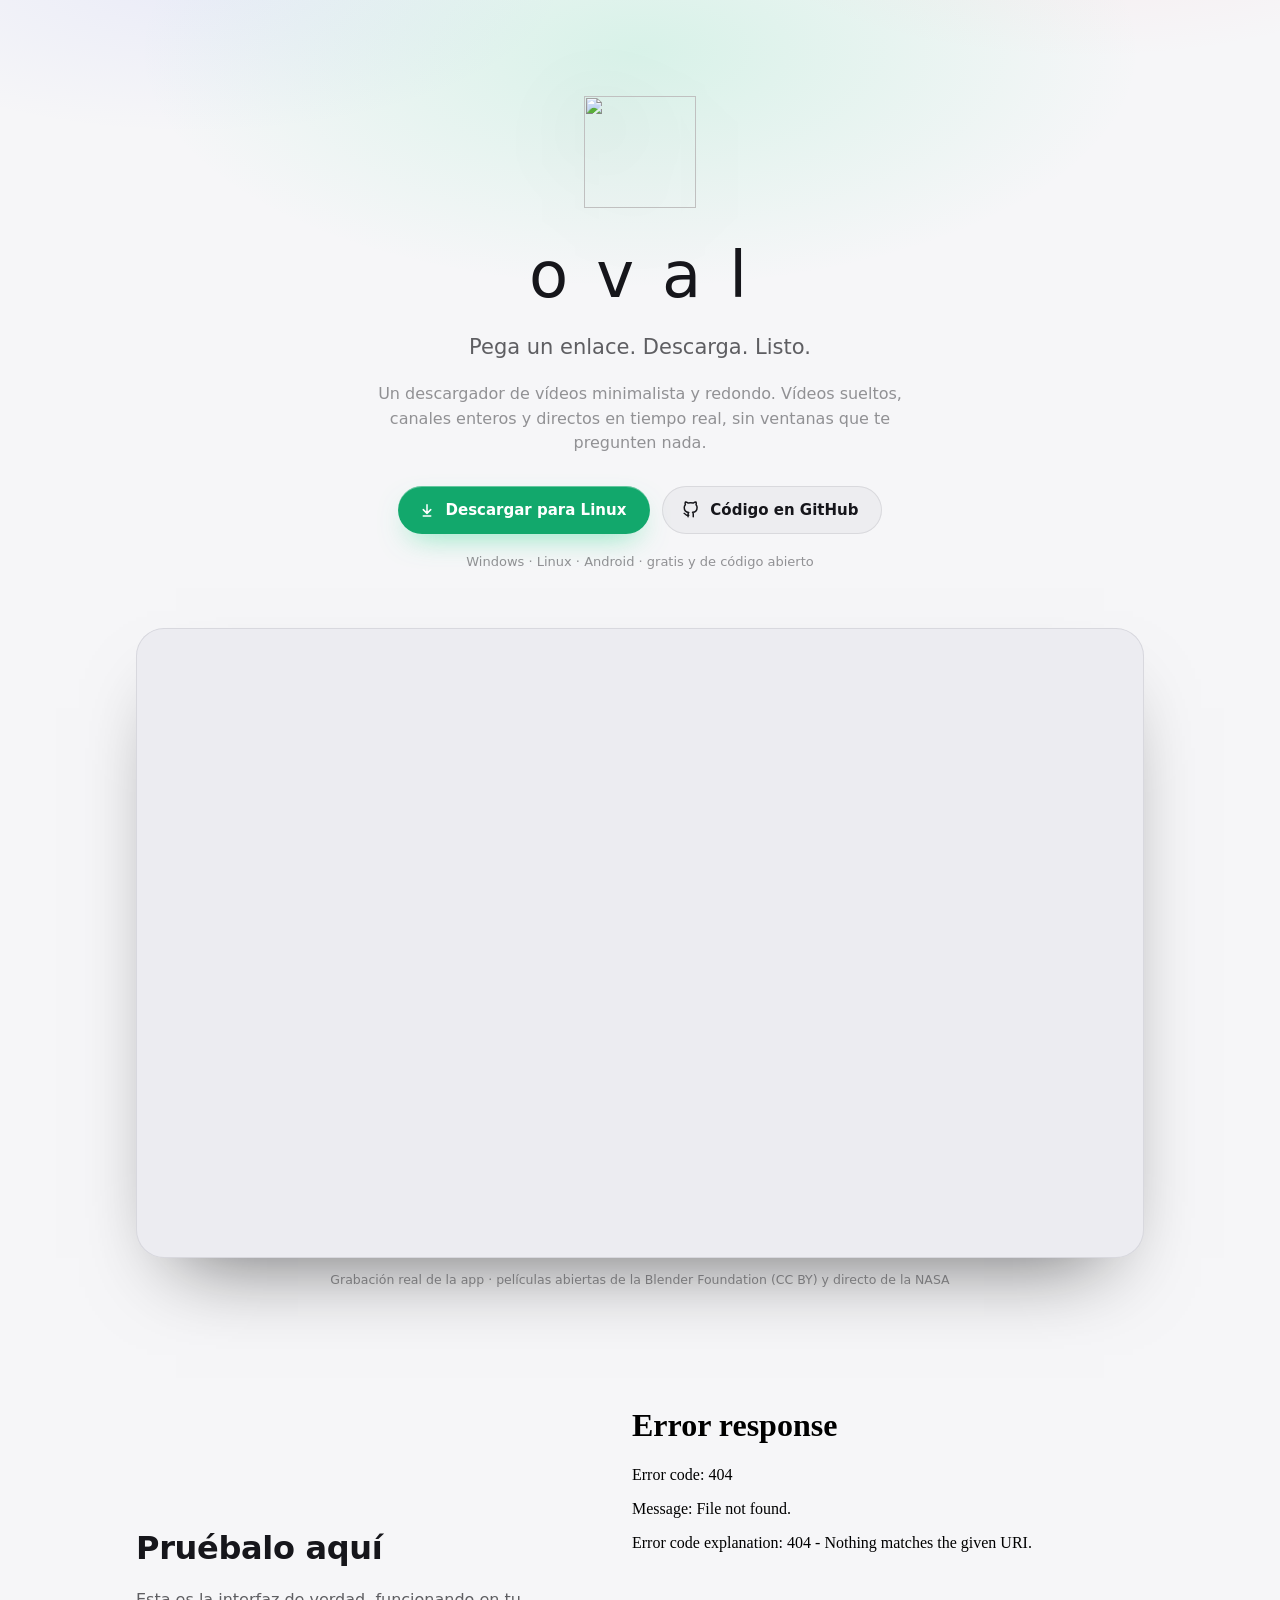
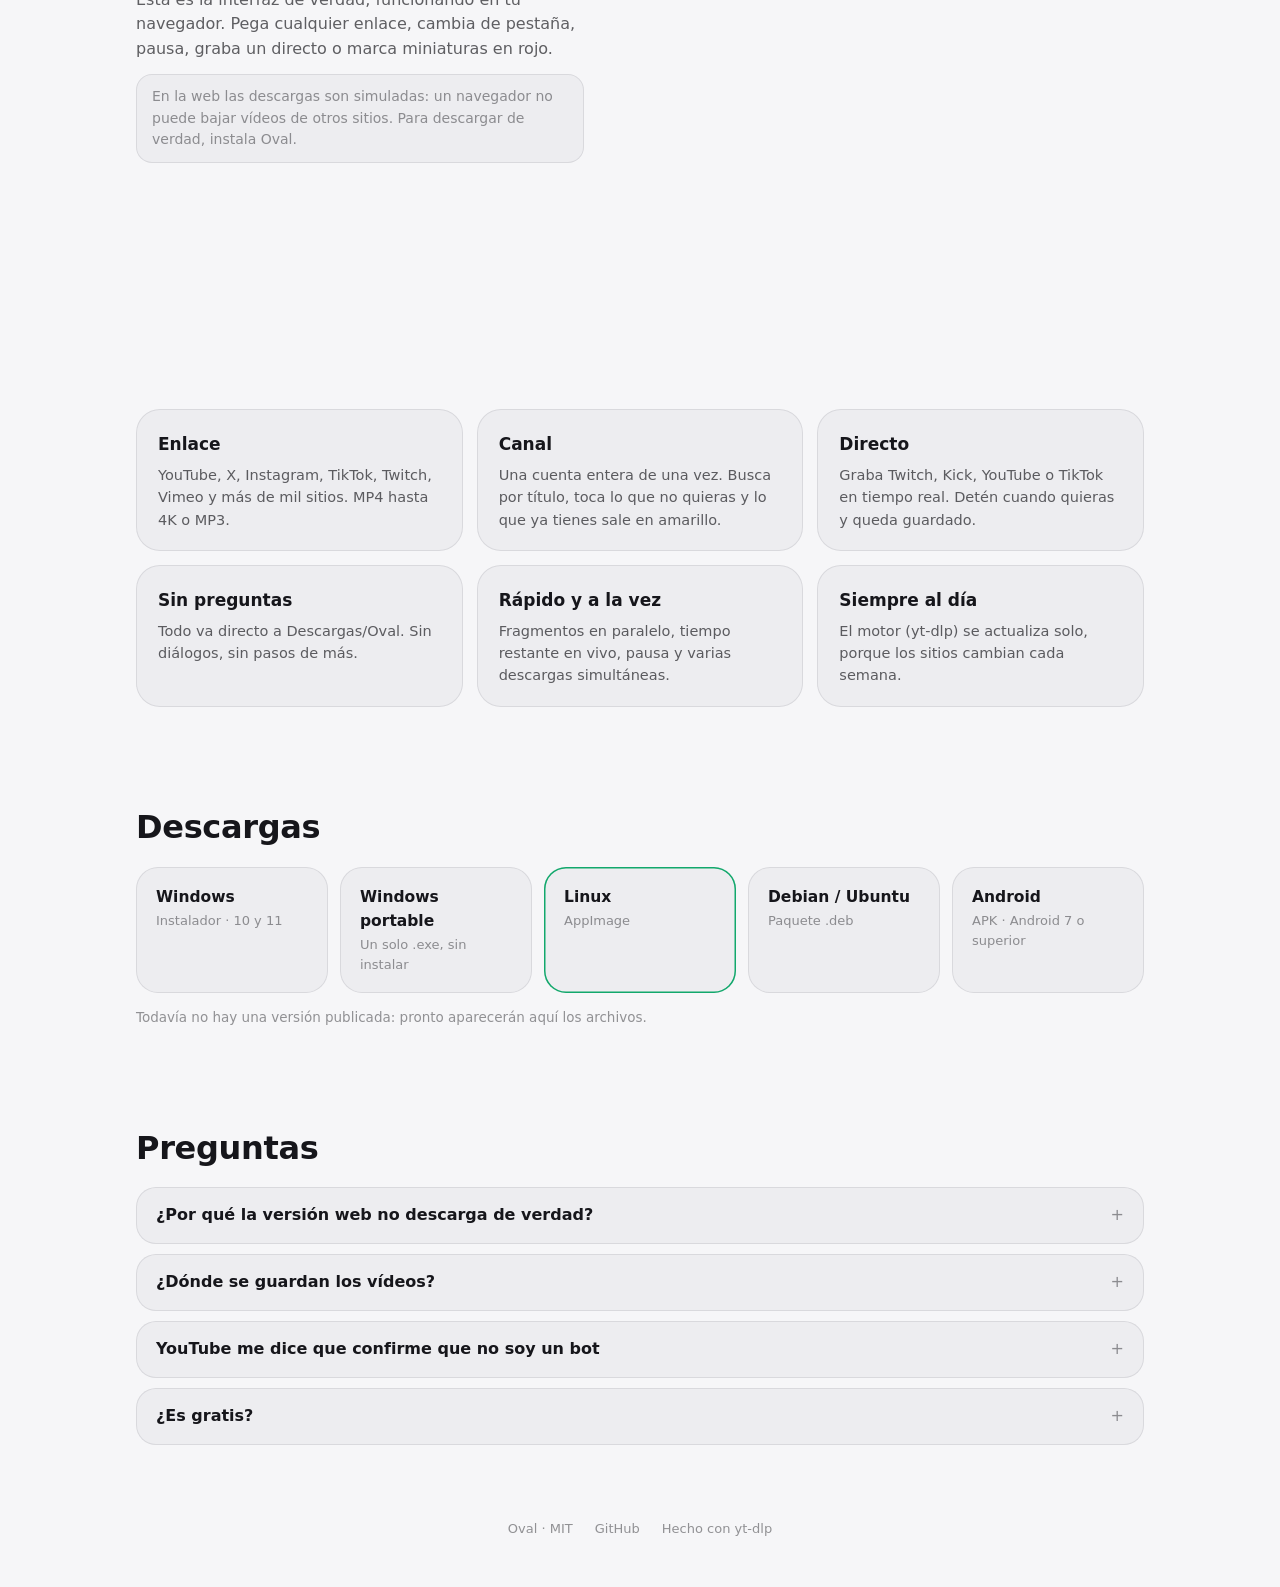
==== site/index.html @ c54085c6 "Android app, website, YouTube fallback, channel search - Android build: yt-dlp runs inside the app t" ====
<!doctype html>
<html lang="es">
<head>
  <meta charset="utf-8">
  <meta name="viewport" content="width=device-width, initial-scale=1">
  <title>Oval · descargador de vídeos</title>
  <meta name="description" content="Oval: un descargador de vídeos minimalista y redondo. Vídeos sueltos, canales enteros y directos en tiempo real. Windows, Linux y Android.">
  <meta property="og:title" content="Oval">
  <meta property="og:description" content="Pega un enlace. Descarga. Listo.">
  <meta property="og:image" content="icon.png">
  <link rel="icon" href="icon.png">
  <link rel="stylesheet" href="site.css">
</head>
<body>
  <header class="hero">
    <div class="glow" aria-hidden="true"></div>
    <img class="logo" src="icon.png" width="112" height="112" alt="">
    <h1>o v a l</h1>
    <p class="tagline">Pega un enlace. Descarga. Listo.</p>
    <p class="lead">
      Un descargador de vídeos minimalista y redondo. Vídeos sueltos, canales enteros y
      directos en tiempo real, sin ventanas que te pregunten nada.
    </p>
    <div class="cta-row">
      <a class="btn primary" id="primary-download" href="https://github.com/xXKuroiKenshiXx/Oval/releases/latest">
        <svg viewBox="0 0 24 24"><path d="M12 5v11M7 11.5l5 5 5-5M7 20h10"/></svg>
        <span>Descargar</span>
      </a>
      <a class="btn ghost" href="https://github.com/xXKuroiKenshiXx/Oval">
        <svg viewBox="0 0 24 24"><path d="M9 19c-4 1.5-4-2-6-2.5M15 21v-3.5a3 3 0 0 0-.9-2.4c3-.3 6-1.5 6-6.6a5.2 5.2 0 0 0-1.4-3.6 4.8 4.8 0 0 0-.1-3.6s-1.1-.3-3.7 1.4a12.7 12.7 0 0 0-6.6 0C5.7 1.1 4.6 1.4 4.6 1.4a4.8 4.8 0 0 0-.1 3.6A5.2 5.2 0 0 0 3 8.6c0 5 3 6.3 6 6.6a3 3 0 0 0-.9 2.3V21"/></svg>
        <span>Código en GitHub</span>
      </a>
    </div>
    <p class="platforms">Windows · Linux · Android · gratis y de código abierto</p>
  </header>

  <main>
    <section class="video">
      <video src="demo.mp4" poster="poster.jpg" autoplay muted loop playsinline preload="metadata"
             aria-label="Grabación de Oval descargando vídeos, un canal y un directo"></video>
      <p class="caption">Grabación real de la app · películas abiertas de la Blender Foundation (CC BY) y directo de la NASA</p>
    </section>

    <section class="try">
      <div class="try-text">
        <h2>Pruébalo aquí</h2>
        <p>
          Esta es la interfaz de verdad, funcionando en tu navegador. Pega cualquier enlace, cambia
          de pestaña, pausa, graba un directo o marca miniaturas en rojo.
        </p>
        <p class="note">
          En la web las descargas son simuladas: un navegador no puede bajar vídeos de otros sitios.
          Para descargar de verdad, instala Oval.
        </p>
      </div>
      <div class="try-frame">
        <iframe src="demo/" title="Demo interactiva de Oval" loading="lazy"></iframe>
      </div>
    </section>

    <section class="features">
      <article>
        <h3>Enlace</h3>
        <p>YouTube, X, Instagram, TikTok, Twitch, Vimeo y más de mil sitios. MP4 hasta 4K o MP3.</p>
      </article>
      <article>
        <h3>Canal</h3>
        <p>Una cuenta entera de una vez. Busca por título, toca lo que no quieras y lo que ya tienes sale en amarillo.</p>
      </article>
      <article>
        <h3>Directo</h3>
        <p>Graba Twitch, Kick, YouTube o TikTok en tiempo real. Detén cuando quieras y queda guardado.</p>
      </article>
      <article>
        <h3>Sin preguntas</h3>
        <p>Todo va directo a Descargas/Oval. Sin diálogos, sin pasos de más.</p>
      </article>
      <article>
        <h3>Rápido y a la vez</h3>
        <p>Fragmentos en paralelo, tiempo restante en vivo, pausa y varias descargas simultáneas.</p>
      </article>
      <article>
        <h3>Siempre al día</h3>
        <p>El motor (yt-dlp) se actualiza solo, porque los sitios cambian cada semana.</p>
      </article>
    </section>

    <section class="downloads" id="downloads">
      <h2>Descargas</h2>
      <div class="dl-grid">
        <a class="dl" data-kind="windows" href="https://github.com/xXKuroiKenshiXx/Oval/releases/latest">
          <strong>Windows</strong><span>Instalador · 10 y 11</span>
        </a>
        <a class="dl" data-kind="portable" href="https://github.com/xXKuroiKenshiXx/Oval/releases/latest">
          <strong>Windows portable</strong><span>Un solo .exe, sin instalar</span>
        </a>
        <a class="dl" data-kind="appimage" href="https://github.com/xXKuroiKenshiXx/Oval/releases/latest">
          <strong>Linux</strong><span>AppImage</span>
        </a>
        <a class="dl" data-kind="deb" href="https://github.com/xXKuroiKenshiXx/Oval/releases/latest">
          <strong>Debian / Ubuntu</strong><span>Paquete .deb</span>
        </a>
        <a class="dl" data-kind="apk" href="https://github.com/xXKuroiKenshiXx/Oval/releases/latest">
          <strong>Android</strong><span>APK · Android 7 o superior</span>
        </a>
      </div>
      <p class="release" id="release-note">Todas las versiones en <a href="https://github.com/xXKuroiKenshiXx/Oval/releases">GitHub Releases</a>.</p>
    </section>

    <section class="faq">
      <h2>Preguntas</h2>
      <details>
        <summary>¿Por qué la versión web no descarga de verdad?</summary>
        <p>Los navegadores no dejan que una página lea vídeos de otros sitios, y descargar de cientos de
          plataformas necesita yt-dlp, que no puede ejecutarse dentro del navegador. Hacerlo desde la
          web exigiría un servidor que descargue por ti. Oval prefiere que todo pase en tu equipo.</p>
      </details>
      <details>
        <summary>¿Dónde se guardan los vídeos?</summary>
        <p>En la carpeta Descargas/Oval. En Windows y Linux puedes cambiarla con el lápiz junto a la carpeta.</p>
      </details>
      <details>
        <summary>YouTube me dice que confirme que no soy un bot</summary>
        <p>YouTube frena las conexiones que descargan mucho en poco tiempo. Espera unos minutos y reintenta.</p>
      </details>
      <details>
        <summary>¿Es gratis?</summary>
        <p>Sí, y el código es abierto (licencia MIT). Descarga solo contenido que tengas derecho a guardar.</p>
      </details>
    </section>
  </main>

  <footer>
    <span>Oval · MIT</span>
    <a href="https://github.com/xXKuroiKenshiXx/Oval">GitHub</a>
    <a href="https://github.com/yt-dlp/yt-dlp">Hecho con yt-dlp</a>
  </footer>

  <script src="site.js"></script>
</body>
</html>
---- site/site.css ----
:root {
  --bg: #0b0c10;
  --bg-2: #13151b;
  --card: rgba(255, 255, 255, 0.04);
  --card-2: rgba(255, 255, 255, 0.07);
  --line: rgba(255, 255, 255, 0.09);
  --text: #f2f2f5;
  --text-2: rgba(242, 242, 245, 0.66);
  --text-3: rgba(242, 242, 245, 0.42);
  --mint: #3ddc97;
  --mint-ink: #06291a;
  --red: #ff5d6c;
  --ease: cubic-bezier(0.22, 1, 0.36, 1);
  --font: "Segoe UI Variable Text", "Segoe UI", system-ui, -apple-system, "Helvetica Neue", sans-serif;
  color-scheme: dark;
}

@media (prefers-color-scheme: light) {
  :root:not([data-theme="dark"]) {
    --bg: #f6f6f8;
    --bg-2: #ececf1;
    --card: rgba(20, 20, 40, 0.035);
    --card-2: rgba(20, 20, 40, 0.06);
    --line: rgba(20, 20, 40, 0.09);
    --text: #16161b;
    --text-2: rgba(22, 22, 27, 0.68);
    --text-3: rgba(22, 22, 27, 0.45);
    --mint: #12a86c;
    --mint-ink: #ffffff;
    color-scheme: light;
  }
}

* { box-sizing: border-box; }

html { scroll-behavior: smooth; }

body {
  margin: 0;
  background: var(--bg);
  color: var(--text);
  font-family: var(--font);
  line-height: 1.55;
  -webkit-font-smoothing: antialiased;
}

a { color: inherit; }

svg {
  width: 18px;
  height: 18px;
  fill: none;
  stroke: currentColor;
  stroke-width: 2;
  stroke-linecap: round;
  stroke-linejoin: round;
}

/* ---------- Hero ---------- */

.hero {
  position: relative;
  display: flex;
  flex-direction: column;
  align-items: center;
  text-align: center;
  padding: 96px 16px 56px;
  overflow: hidden;
}
.glow {
  position: absolute;
  inset: -40% -20% auto;
  height: 120%;
  background:
    radial-gradient(40% 45% at 50% 40%, rgba(61, 220, 151, 0.16), transparent 70%),
    radial-gradient(30% 30% at 75% 20%, rgba(255, 93, 108, 0.08), transparent 70%),
    radial-gradient(30% 30% at 25% 30%, rgba(90, 110, 255, 0.08), transparent 70%);
  pointer-events: none;
}
.logo {
  position: relative;
  filter: drop-shadow(0 18px 40px rgba(0, 0, 0, 0.45));
  animation: rise 0.8s var(--ease) both;
}
h1 {
  position: relative;
  margin: 18px 0 0;
  font-weight: 300;
  font-size: clamp(40px, 7vw, 64px);
  letter-spacing: 0.06em;
  animation: rise 0.8s 0.06s var(--ease) both;
}
.tagline {
  position: relative;
  margin: 6px 0 0;
  font-size: clamp(17px, 2.4vw, 21px);
  color: var(--text-2);
  animation: rise 0.8s 0.12s var(--ease) both;
}
.lead {
  position: relative;
  max-width: 560px;
  margin: 18px 0 0;
  color: var(--text-3);
  animation: rise 0.8s 0.18s var(--ease) both;
}
@keyframes rise { from { opacity: 0; transform: translateY(12px); } }

.cta-row {
  position: relative;
  display: flex;
  flex-wrap: wrap;
  justify-content: center;
  gap: 12px;
  margin-top: 30px;
  animation: rise 0.8s 0.24s var(--ease) both;
}
.btn {
  display: inline-flex;
  align-items: center;
  gap: 10px;
  height: 48px;
  padding: 0 24px 0 20px;
  border-radius: 999px;
  font-weight: 650;
  font-size: 15px;
  text-decoration: none;
  transition: transform 0.25s var(--ease), box-shadow 0.25s, background 0.2s;
}
.btn.primary {
  background: var(--mint);
  color: var(--mint-ink);
  box-shadow: 0 12px 30px -12px rgba(61, 220, 151, 0.7), inset 0 1px 0 rgba(255, 255, 255, 0.35);
}
.btn.ghost {
  background: var(--card);
  box-shadow: inset 0 0 0 1px var(--line);
}
.btn:hover { transform: translateY(-2px); }
.btn.ghost:hover { background: var(--card-2); }
.platforms {
  position: relative;
  margin: 18px 0 0;
  font-size: 13px;
  color: var(--text-3);
}

main {
  max-width: 1040px;
  margin: 0 auto;
  padding: 0 16px;
}

h2 {
  margin: 0 0 14px;
  font-size: clamp(24px, 3.4vw, 32px);
  font-weight: 650;
  letter-spacing: -0.01em;
}

/* ---------- Video ---------- */

.video video {
  display: block;
  width: 100%;
  aspect-ratio: 16 / 10;
  border-radius: 28px;
  background: var(--bg-2);
  box-shadow: 0 40px 80px -40px rgba(0, 0, 0, 0.6), inset 0 0 0 1px var(--line);
}
.caption {
  margin: 12px 0 0;
  text-align: center;
  font-size: 12.5px;
  color: var(--text-3);
}

/* ---------- Try it ---------- */

.try {
  display: grid;
  grid-template-columns: 1fr minmax(0, 520px);
  align-items: center;
  gap: 40px;
  margin-top: 96px;
}
.try-text p { color: var(--text-2); margin: 0 0 12px; }
.try-text .note {
  padding: 12px 16px;
  border-radius: 16px;
  background: var(--card);
  box-shadow: inset 0 0 0 1px var(--line);
  color: var(--text-3);
  font-size: 14px;
}
.try-frame {
  aspect-ratio: 1;
  width: 100%;
}
.try-frame iframe {
  width: 100%;
  height: 100%;
  border: 0;
  background: transparent;
  color-scheme: normal;
}

/* ---------- Features ---------- */

.features {
  display: grid;
  grid-template-columns: repeat(3, 1fr);
  gap: 14px;
  margin-top: 96px;
}
.features article {
  padding: 22px 22px 20px;
  border-radius: 24px;
  background: var(--card);
  box-shadow: inset 0 0 0 1px var(--line);
}
.features h3 { margin: 0 0 6px; font-size: 17px; }
.features p { margin: 0; color: var(--text-2); font-size: 14.5px; }

/* ---------- Downloads ---------- */

.downloads { margin-top: 96px; }
.dl-grid {
  display: grid;
  grid-template-columns: repeat(auto-fit, minmax(180px, 1fr));
  gap: 12px;
}
.dl {
  display: flex;
  flex-direction: column;
  gap: 2px;
  padding: 18px 20px;
  border-radius: 22px;
  text-decoration: none;
  background: var(--card);
  box-shadow: inset 0 0 0 1px var(--line);
  transition: transform 0.25s var(--ease), background 0.2s, box-shadow 0.2s;
}
.dl:hover { transform: translateY(-2px); background: var(--card-2); }
.dl strong { font-size: 15.5px; }
.dl span { font-size: 13px; color: var(--text-3); }
.dl.mine { box-shadow: inset 0 0 0 1.5px var(--mint); }
.dl.missing { opacity: 0.45; pointer-events: none; }
.release { margin: 14px 0 0; font-size: 13.5px; color: var(--text-3); }

/* ---------- FAQ ---------- */

.faq { margin-top: 96px; }
.faq details {
  border-radius: 20px;
  background: var(--card);
  box-shadow: inset 0 0 0 1px var(--line);
  margin-bottom: 10px;
  padding: 0 20px;
}
.faq summary {
  cursor: pointer;
  padding: 16px 0;
  font-weight: 600;
  list-style: none;
}
.faq summary::-webkit-details-marker { display: none; }
.faq summary::after { content: "+"; float: right; color: var(--text-3); font-weight: 400; }
.faq details[open] summary::after { content: "–"; }
.faq details p { margin: 0 0 16px; color: var(--text-2); font-size: 14.5px; }

footer {
  display: flex;
  justify-content: center;
  gap: 22px;
  flex-wrap: wrap;
  padding: 64px 16px 48px;
  font-size: 13px;
  color: var(--text-3);
}
footer a { text-decoration: none; }
footer a:hover { color: var(--text); }

@media (max-width: 820px) {
  .try { grid-template-columns: 1fr; gap: 20px; }
  .features { grid-template-columns: 1fr 1fr; }
}
@media (max-width: 520px) {
  .hero { padding-top: 64px; }
  .features { grid-template-columns: 1fr; }
  .video video { border-radius: 18px; }
}
@media (prefers-reduced-motion: reduce) {
  *, *::before, *::after { animation-duration: 0.01ms !important; transition-duration: 0.01ms !important; }
}
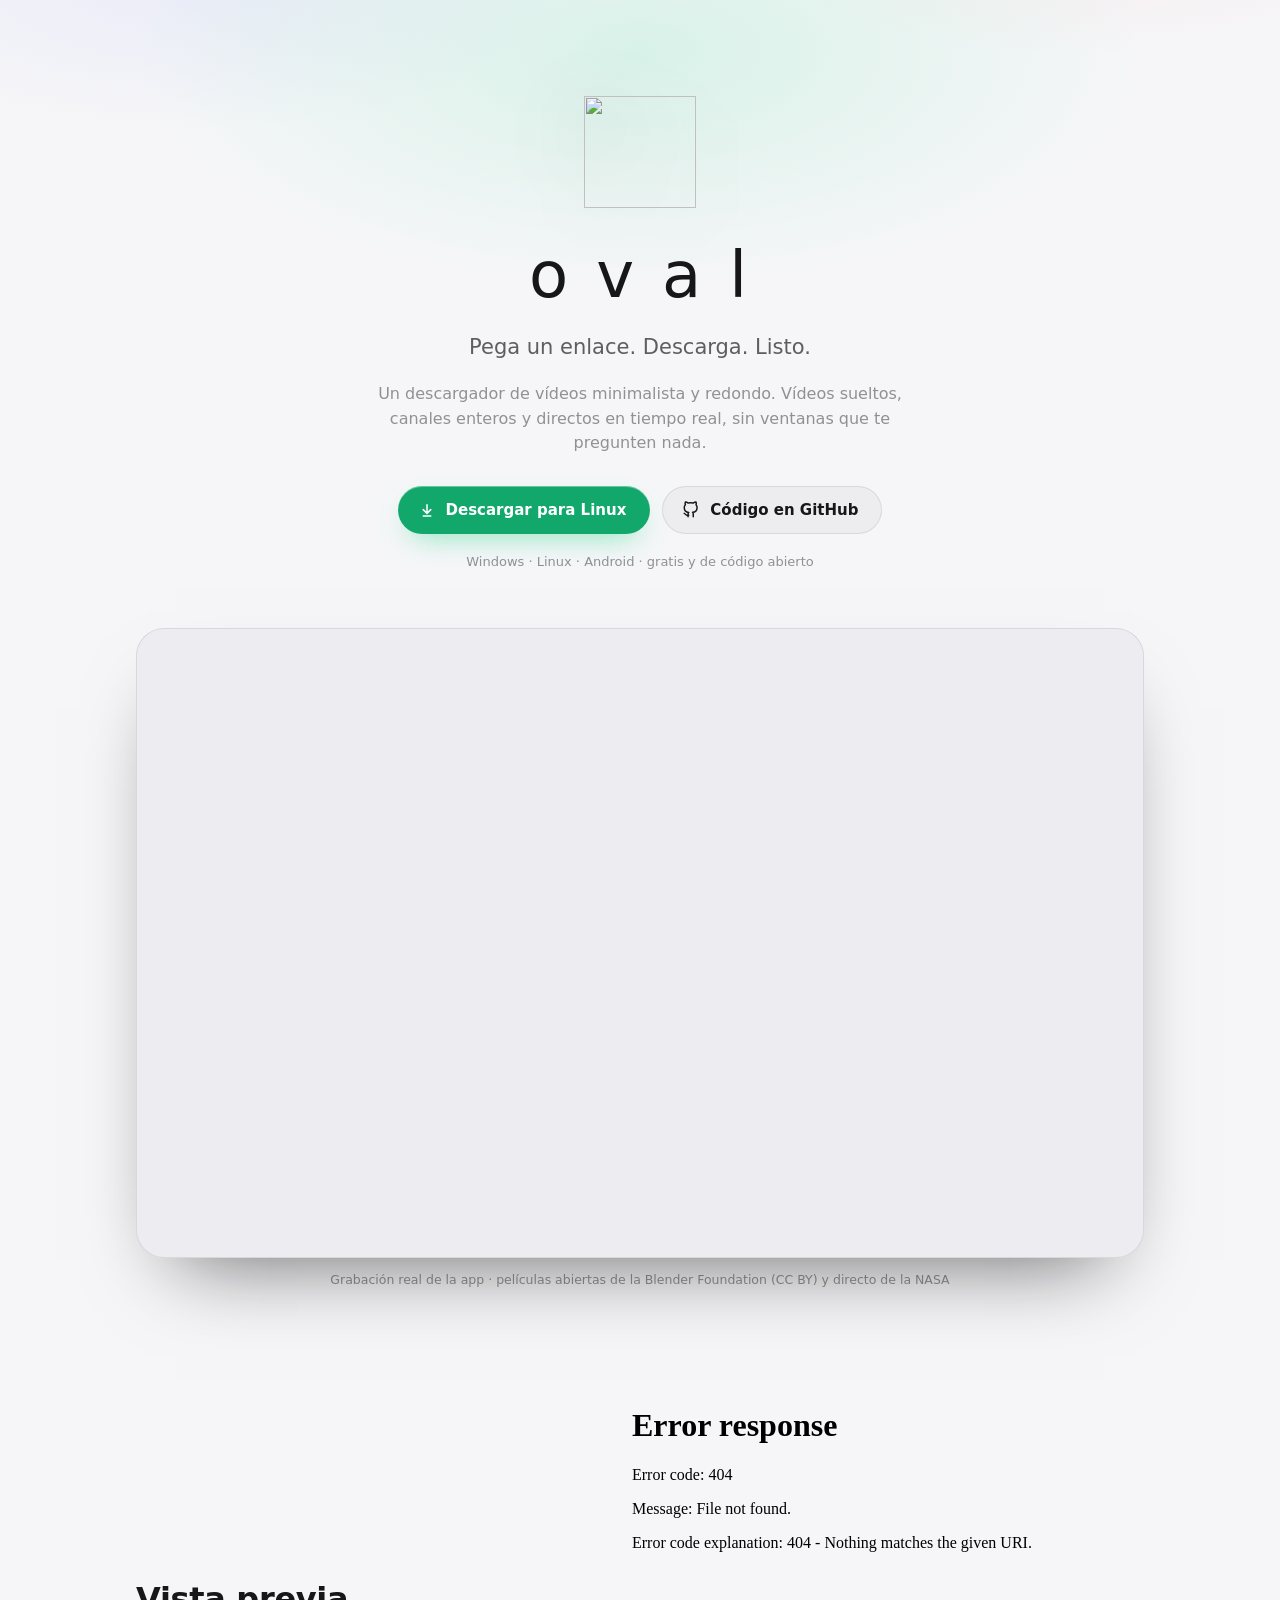
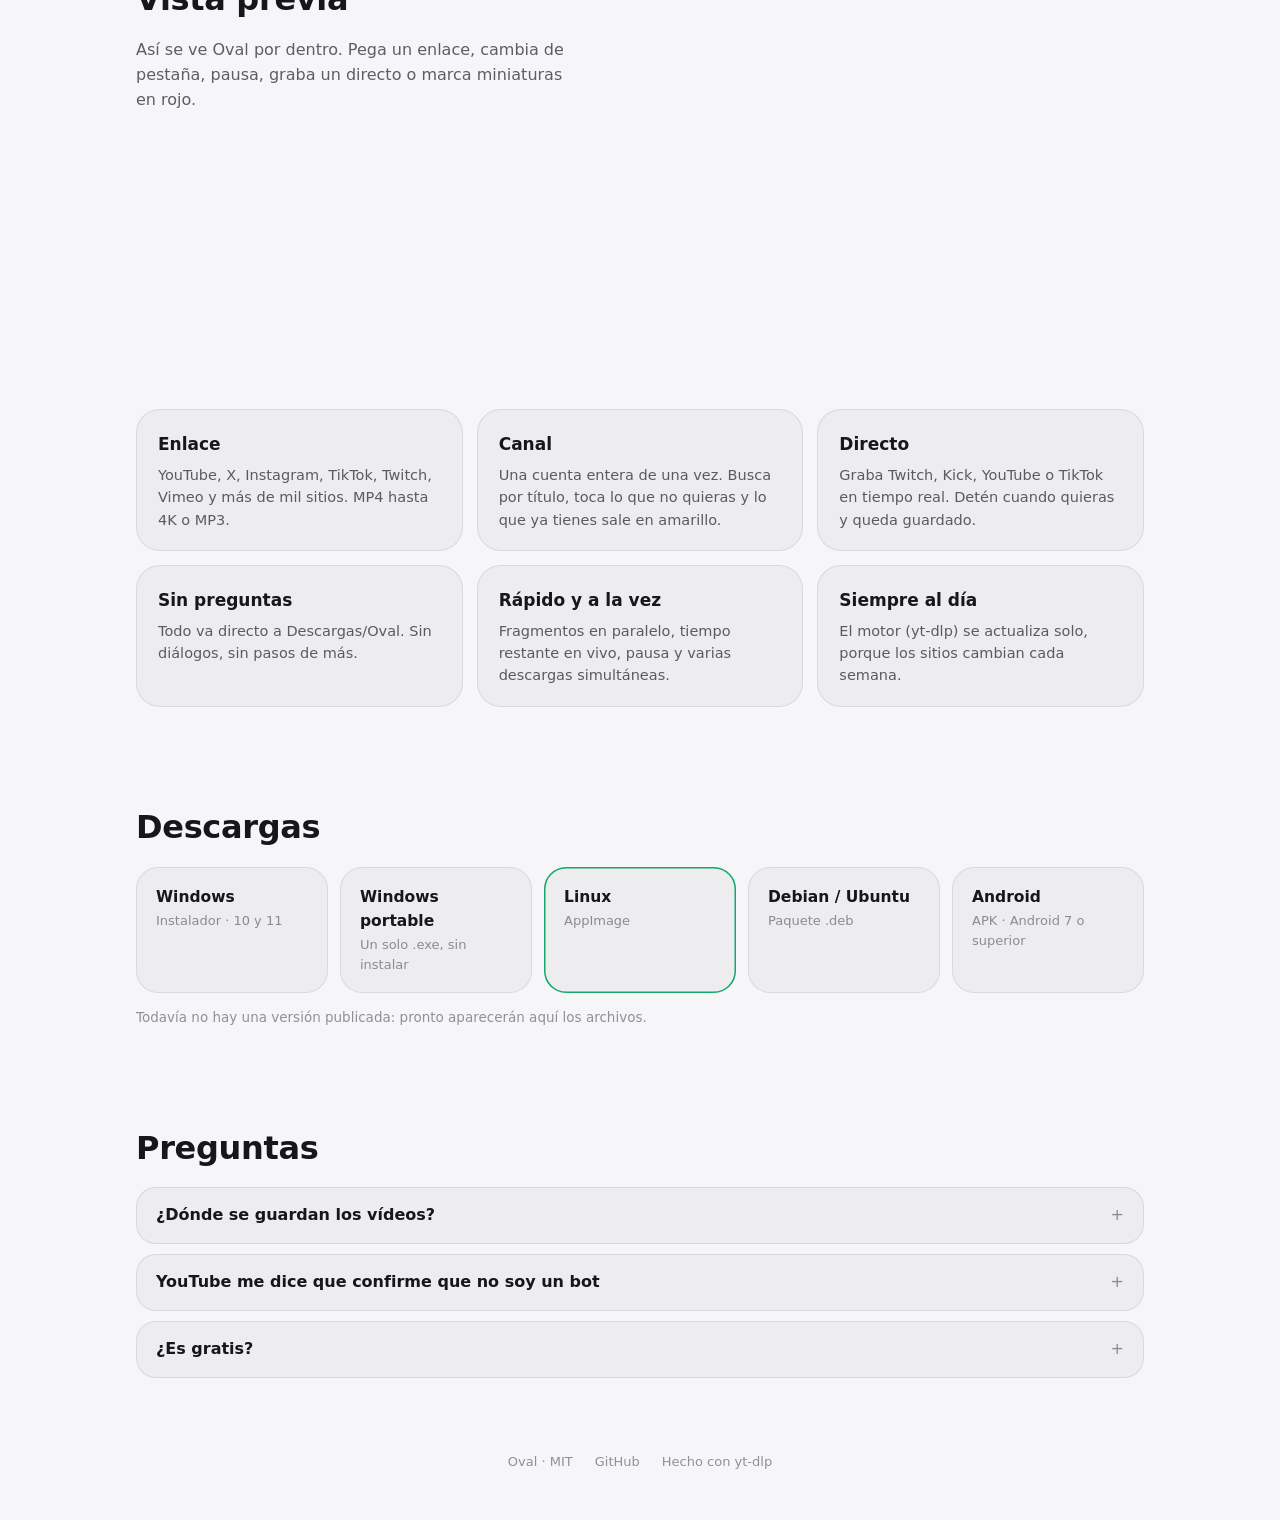
==== commit 9fa1e842: "Website: drop the web-download explanations" ====
--- a/site/index.html
+++ b/site/index.html
@@ -43,14 +43,10 @@
 
     <section class="try">
       <div class="try-text">
-        <h2>Pruébalo aquí</h2>
+        <h2>Vista previa</h2>
         <p>
-          Esta es la interfaz de verdad, funcionando en tu navegador. Pega cualquier enlace, cambia
-          de pestaña, pausa, graba un directo o marca miniaturas en rojo.
-        </p>
-        <p class="note">
-          En la web las descargas son simuladas: un navegador no puede bajar vídeos de otros sitios.
-          Para descargar de verdad, instala Oval.
+          Así se ve Oval por dentro. Pega un enlace, cambia de pestaña, pausa, graba un directo o
+          marca miniaturas en rojo.
         </p>
       </div>
       <div class="try-frame">
@@ -110,12 +106,6 @@
     <section class="faq">
       <h2>Preguntas</h2>
       <details>
-        <summary>¿Por qué la versión web no descarga de verdad?</summary>
-        <p>Los navegadores no dejan que una página lea vídeos de otros sitios, y descargar de cientos de
-          plataformas necesita yt-dlp, que no puede ejecutarse dentro del navegador. Hacerlo desde la
-          web exigiría un servidor que descargue por ti. Oval prefiere que todo pase en tu equipo.</p>
-      </details>
-      <details>
         <summary>¿Dónde se guardan los vídeos?</summary>
         <p>En la carpeta Descargas/Oval. En Windows y Linux puedes cambiarla con el lápiz junto a la carpeta.</p>
       </details>
--- a/site/site.css
+++ b/site/site.css
@@ -185,14 +185,7 @@
   margin-top: 96px;
 }
 .try-text p { color: var(--text-2); margin: 0 0 12px; }
-.try-text .note {
-  padding: 12px 16px;
-  border-radius: 16px;
-  background: var(--card);
-  box-shadow: inset 0 0 0 1px var(--line);
-  color: var(--text-3);
-  font-size: 14px;
-}
+
 .try-frame {
   aspect-ratio: 1;
   width: 100%;
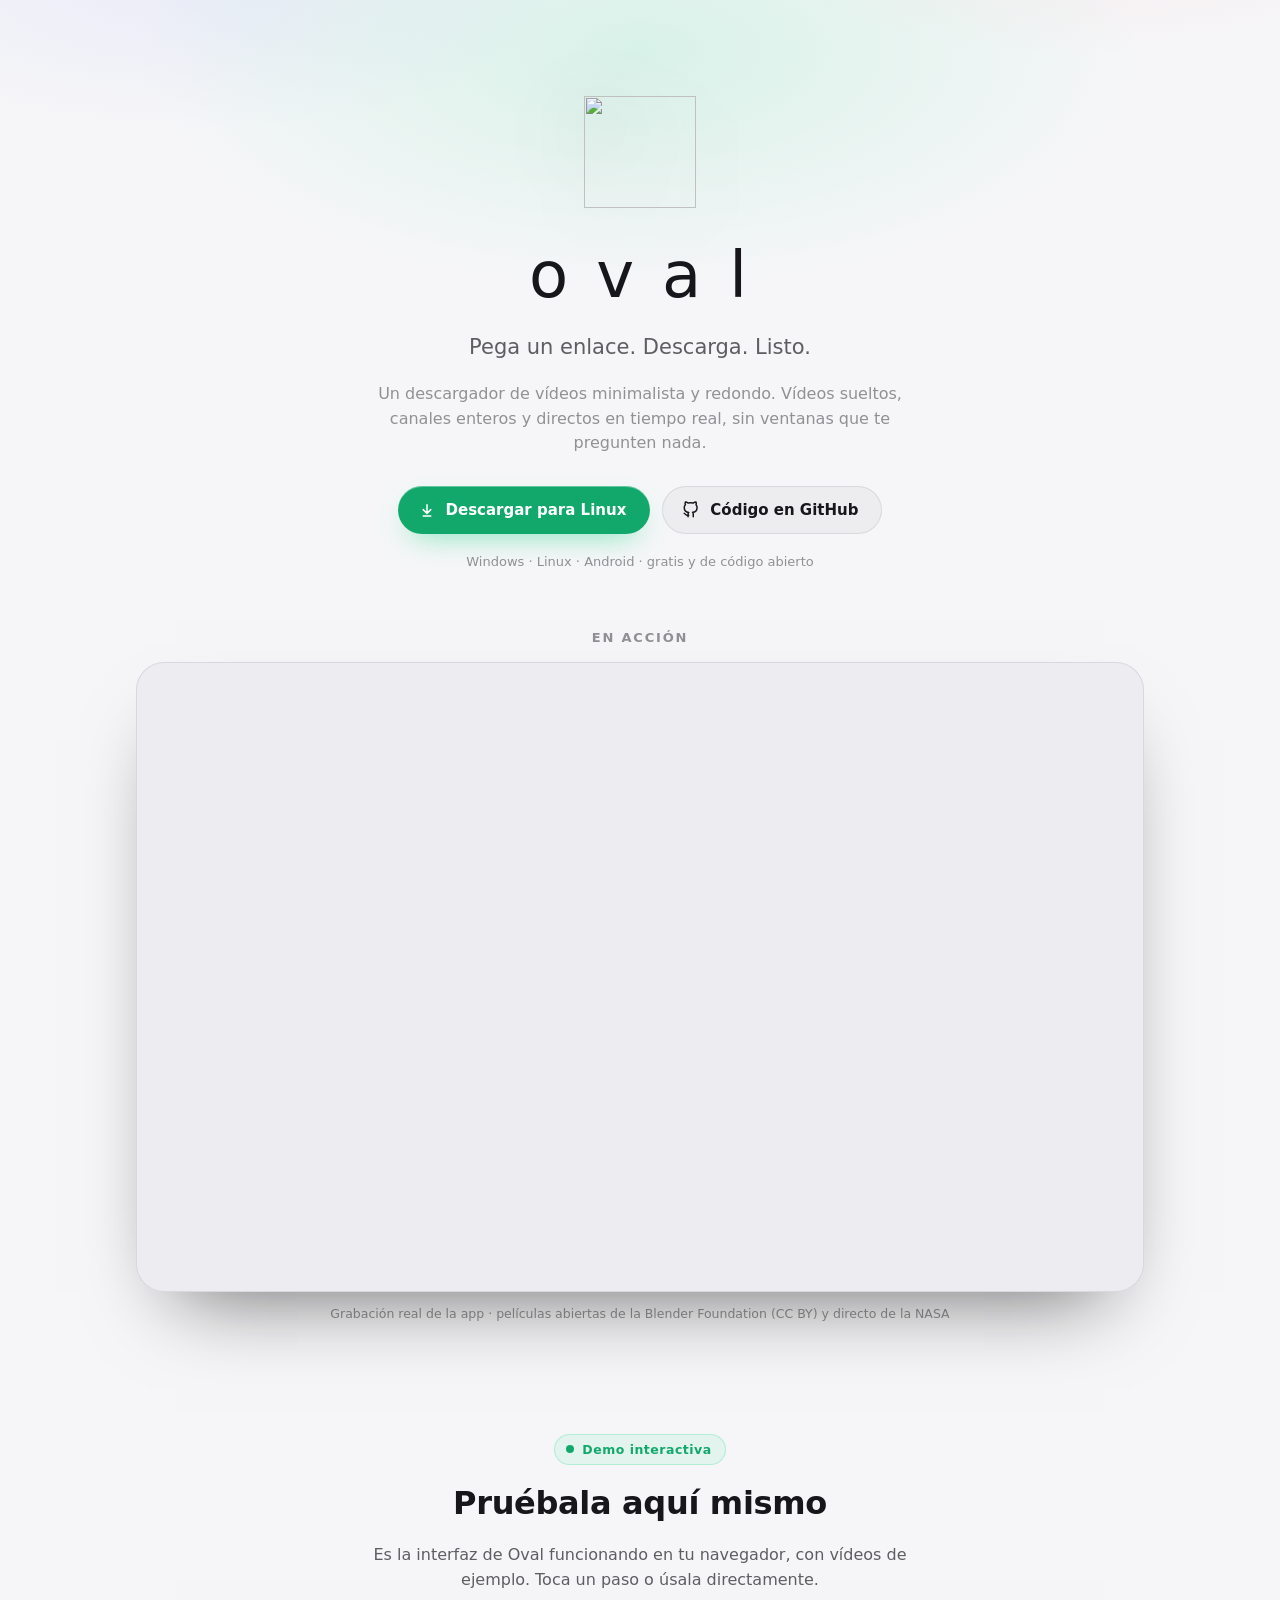
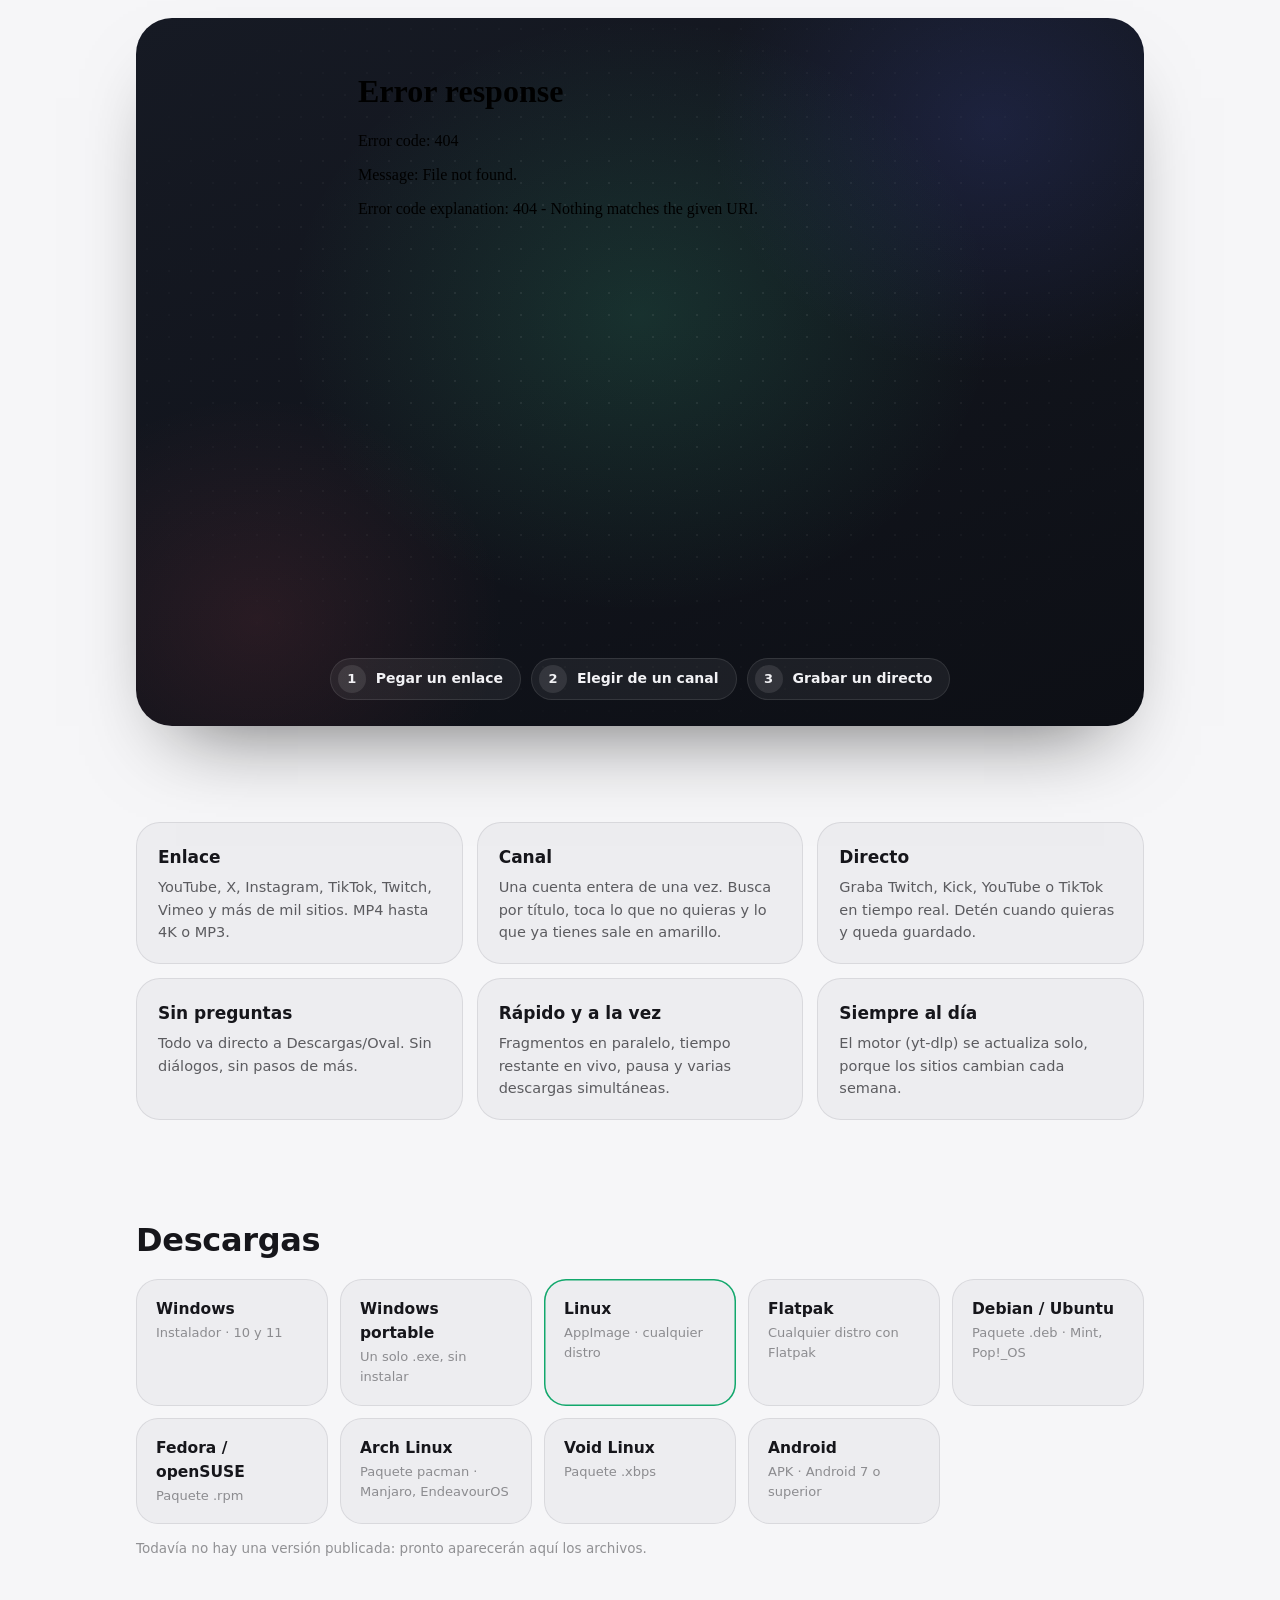
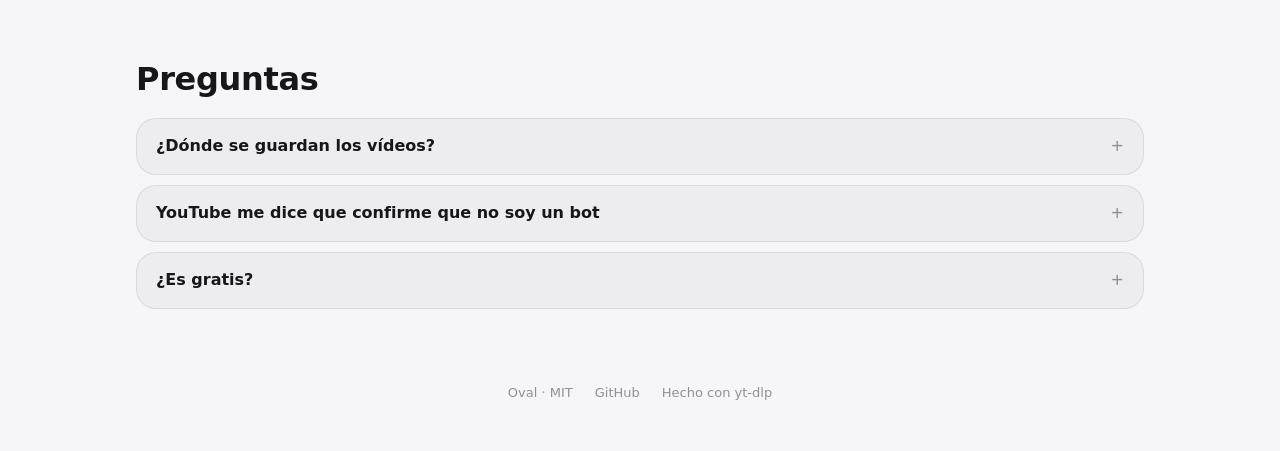
==== commit 9a811081: "Version 0.2.0: Flatpak, rpm, Arch and Void packages; clearer web demo" ====
--- a/site/index.html
+++ b/site/index.html
@@ -36,21 +36,27 @@
 
   <main>
     <section class="video">
+      <h2 class="eyebrow">En acción</h2>
       <video src="demo.mp4" poster="poster.jpg" autoplay muted loop playsinline preload="metadata"
              aria-label="Grabación de Oval descargando vídeos, un canal y un directo"></video>
       <p class="caption">Grabación real de la app · películas abiertas de la Blender Foundation (CC BY) y directo de la NASA</p>
     </section>
 
-    <section class="try">
-      <div class="try-text">
-        <h2>Vista previa</h2>
-        <p>
-          Así se ve Oval por dentro. Pega un enlace, cambia de pestaña, pausa, graba un directo o
-          marca miniaturas en rojo.
-        </p>
+    <section class="try" id="demo">
+      <div class="try-head">
+        <span class="badge"><i aria-hidden="true"></i>Demo interactiva</span>
+        <h2>Pruébala aquí mismo</h2>
+        <p>Es la interfaz de Oval funcionando en tu navegador, con vídeos de ejemplo. Toca un paso o úsala directamente.</p>
       </div>
-      <div class="try-frame">
-        <iframe src="demo/" title="Demo interactiva de Oval" loading="lazy"></iframe>
+      <div class="stage">
+        <div class="try-frame">
+          <iframe src="demo/" title="Demo interactiva de Oval" loading="lazy"></iframe>
+        </div>
+        <div class="steps" role="group" aria-label="Recorrido por la demo">
+          <button type="button" data-step="link"><b>1</b>Pegar un enlace</button>
+          <button type="button" data-step="channel"><b>2</b>Elegir de un canal</button>
+          <button type="button" data-step="live"><b>3</b>Grabar un directo</button>
+        </div>
       </div>
     </section>
 
@@ -91,10 +97,22 @@
           <strong>Windows portable</strong><span>Un solo .exe, sin instalar</span>
         </a>
         <a class="dl" data-kind="appimage" href="https://github.com/xXKuroiKenshiXx/Oval/releases/latest">
-          <strong>Linux</strong><span>AppImage</span>
+          <strong>Linux</strong><span>AppImage · cualquier distro</span>
+        </a>
+        <a class="dl" data-kind="flatpak" href="https://github.com/xXKuroiKenshiXx/Oval/releases/latest">
+          <strong>Flatpak</strong><span>Cualquier distro con Flatpak</span>
         </a>
         <a class="dl" data-kind="deb" href="https://github.com/xXKuroiKenshiXx/Oval/releases/latest">
-          <strong>Debian / Ubuntu</strong><span>Paquete .deb</span>
+          <strong>Debian / Ubuntu</strong><span>Paquete .deb · Mint, Pop!_OS</span>
+        </a>
+        <a class="dl" data-kind="rpm" href="https://github.com/xXKuroiKenshiXx/Oval/releases/latest">
+          <strong>Fedora / openSUSE</strong><span>Paquete .rpm</span>
+        </a>
+        <a class="dl" data-kind="arch" href="https://github.com/xXKuroiKenshiXx/Oval/releases/latest">
+          <strong>Arch Linux</strong><span>Paquete pacman · Manjaro, EndeavourOS</span>
+        </a>
+        <a class="dl" data-kind="void" href="https://github.com/xXKuroiKenshiXx/Oval/releases/latest">
+          <strong>Void Linux</strong><span>Paquete .xbps</span>
         </a>
         <a class="dl" data-kind="apk" href="https://github.com/xXKuroiKenshiXx/Oval/releases/latest">
           <strong>Android</strong><span>APK · Android 7 o superior</span>
@@ -127,5 +145,6 @@
   </footer>
 
   <script src="site.js"></script>
+  <script src="tour.js"></script>
 </body>
 </html>
--- a/site/site.css
+++ b/site/site.css
@@ -160,6 +160,15 @@
 
 /* ---------- Video ---------- */
 
+.eyebrow {
+  margin: 0 0 14px;
+  text-align: center;
+  font-size: 13px;
+  font-weight: 650;
+  letter-spacing: 0.14em;
+  text-transform: uppercase;
+  color: var(--text-3);
+}
 .video video {
   display: block;
   width: 100%;
@@ -177,18 +186,63 @@
 
 /* ---------- Try it ---------- */
 
-.try {
-  display: grid;
-  grid-template-columns: 1fr minmax(0, 520px);
+.try { margin-top: 110px; text-align: center; }
+.try-head { max-width: 560px; margin: 0 auto 26px; }
+.try-head p { margin: 0; color: var(--text-2); }
+.badge {
+  display: inline-flex;
   align-items: center;
-  gap: 40px;
-  margin-top: 96px;
-}
-.try-text p { color: var(--text-2); margin: 0 0 12px; }
-
+  gap: 8px;
+  margin-bottom: 14px;
+  padding: 6px 14px 6px 12px;
+  border-radius: 999px;
+  font-size: 12.5px;
+  font-weight: 700;
+  letter-spacing: 0.04em;
+  color: var(--mint);
+  background: rgba(61, 220, 151, 0.1);
+  box-shadow: inset 0 0 0 1px rgba(61, 220, 151, 0.3);
+}
+.badge i {
+  width: 8px;
+  height: 8px;
+  border-radius: 50%;
+  background: var(--mint);
+  animation: beat 1.8s ease-in-out infinite;
+}
+@keyframes beat {
+  0%, 100% { box-shadow: 0 0 0 0 rgba(61, 220, 151, 0.55); }
+  50% { box-shadow: 0 0 0 7px rgba(61, 220, 151, 0); }
+}
+
+/* A desk-like backdrop, so the round window reads as an app sitting on a screen. */
+.stage {
+  position: relative;
+  padding: 34px 20px 26px;
+  border-radius: 36px;
+  background:
+    radial-gradient(50% 60% at 50% 42%, rgba(61, 220, 151, 0.14), transparent 70%),
+    radial-gradient(40% 50% at 85% 15%, rgba(90, 110, 255, 0.14), transparent 70%),
+    radial-gradient(35% 45% at 12% 85%, rgba(255, 93, 108, 0.1), transparent 70%),
+    linear-gradient(160deg, #161a24, #0d0f15);
+  box-shadow: 0 40px 80px -40px rgba(0, 0, 0, 0.6), inset 0 0 0 1px var(--line);
+  overflow: hidden;
+}
+.stage::before {
+  /* faint dot grid */
+  content: "";
+  position: absolute;
+  inset: 0;
+  background-image: radial-gradient(rgba(255, 255, 255, 0.07) 1px, transparent 1.5px);
+  background-size: 22px 22px;
+  mask-image: radial-gradient(70% 70% at 50% 45%, #000 30%, transparent 85%);
+  pointer-events: none;
+}
 .try-frame {
+  position: relative;
+  width: min(100%, 580px);
   aspect-ratio: 1;
-  width: 100%;
+  margin: 0 auto;
 }
 .try-frame iframe {
   width: 100%;
@@ -197,6 +251,44 @@
   background: transparent;
   color-scheme: normal;
 }
+.steps {
+  position: relative;
+  display: flex;
+  flex-wrap: wrap;
+  justify-content: center;
+  gap: 10px;
+  margin-top: 18px;
+}
+.steps button {
+  display: inline-flex;
+  align-items: center;
+  gap: 10px;
+  height: 42px;
+  padding: 0 18px 0 8px;
+  border: 0;
+  border-radius: 999px;
+  font: inherit;
+  font-size: 14px;
+  font-weight: 600;
+  color: #f2f2f5;
+  background: rgba(255, 255, 255, 0.06);
+  box-shadow: inset 0 0 0 1px rgba(255, 255, 255, 0.1);
+  cursor: pointer;
+  transition: transform 0.25s var(--ease), background 0.2s, box-shadow 0.2s;
+}
+.steps button b {
+  display: grid;
+  place-items: center;
+  width: 28px;
+  height: 28px;
+  border-radius: 50%;
+  font-size: 13px;
+  background: rgba(255, 255, 255, 0.1);
+  transition: background 0.2s, color 0.2s;
+}
+.steps button:hover { transform: translateY(-2px); background: rgba(255, 255, 255, 0.1); }
+.steps button.on { box-shadow: inset 0 0 0 1.5px var(--mint); }
+.steps button.on b { background: var(--mint); color: var(--mint-ink); }
 
 /* ---------- Features ---------- */
 
@@ -275,13 +367,14 @@
 footer a:hover { color: var(--text); }
 
 @media (max-width: 820px) {
-  .try { grid-template-columns: 1fr; gap: 20px; }
   .features { grid-template-columns: 1fr 1fr; }
 }
 @media (max-width: 520px) {
   .hero { padding-top: 64px; }
   .features { grid-template-columns: 1fr; }
   .video video { border-radius: 18px; }
+  .stage { padding: 18px 8px 18px; border-radius: 24px; }
+  .steps button { height: 38px; font-size: 13px; }
 }
 @media (prefers-reduced-motion: reduce) {
   *, *::before, *::after { animation-duration: 0.01ms !important; transition-duration: 0.01ms !important; }
